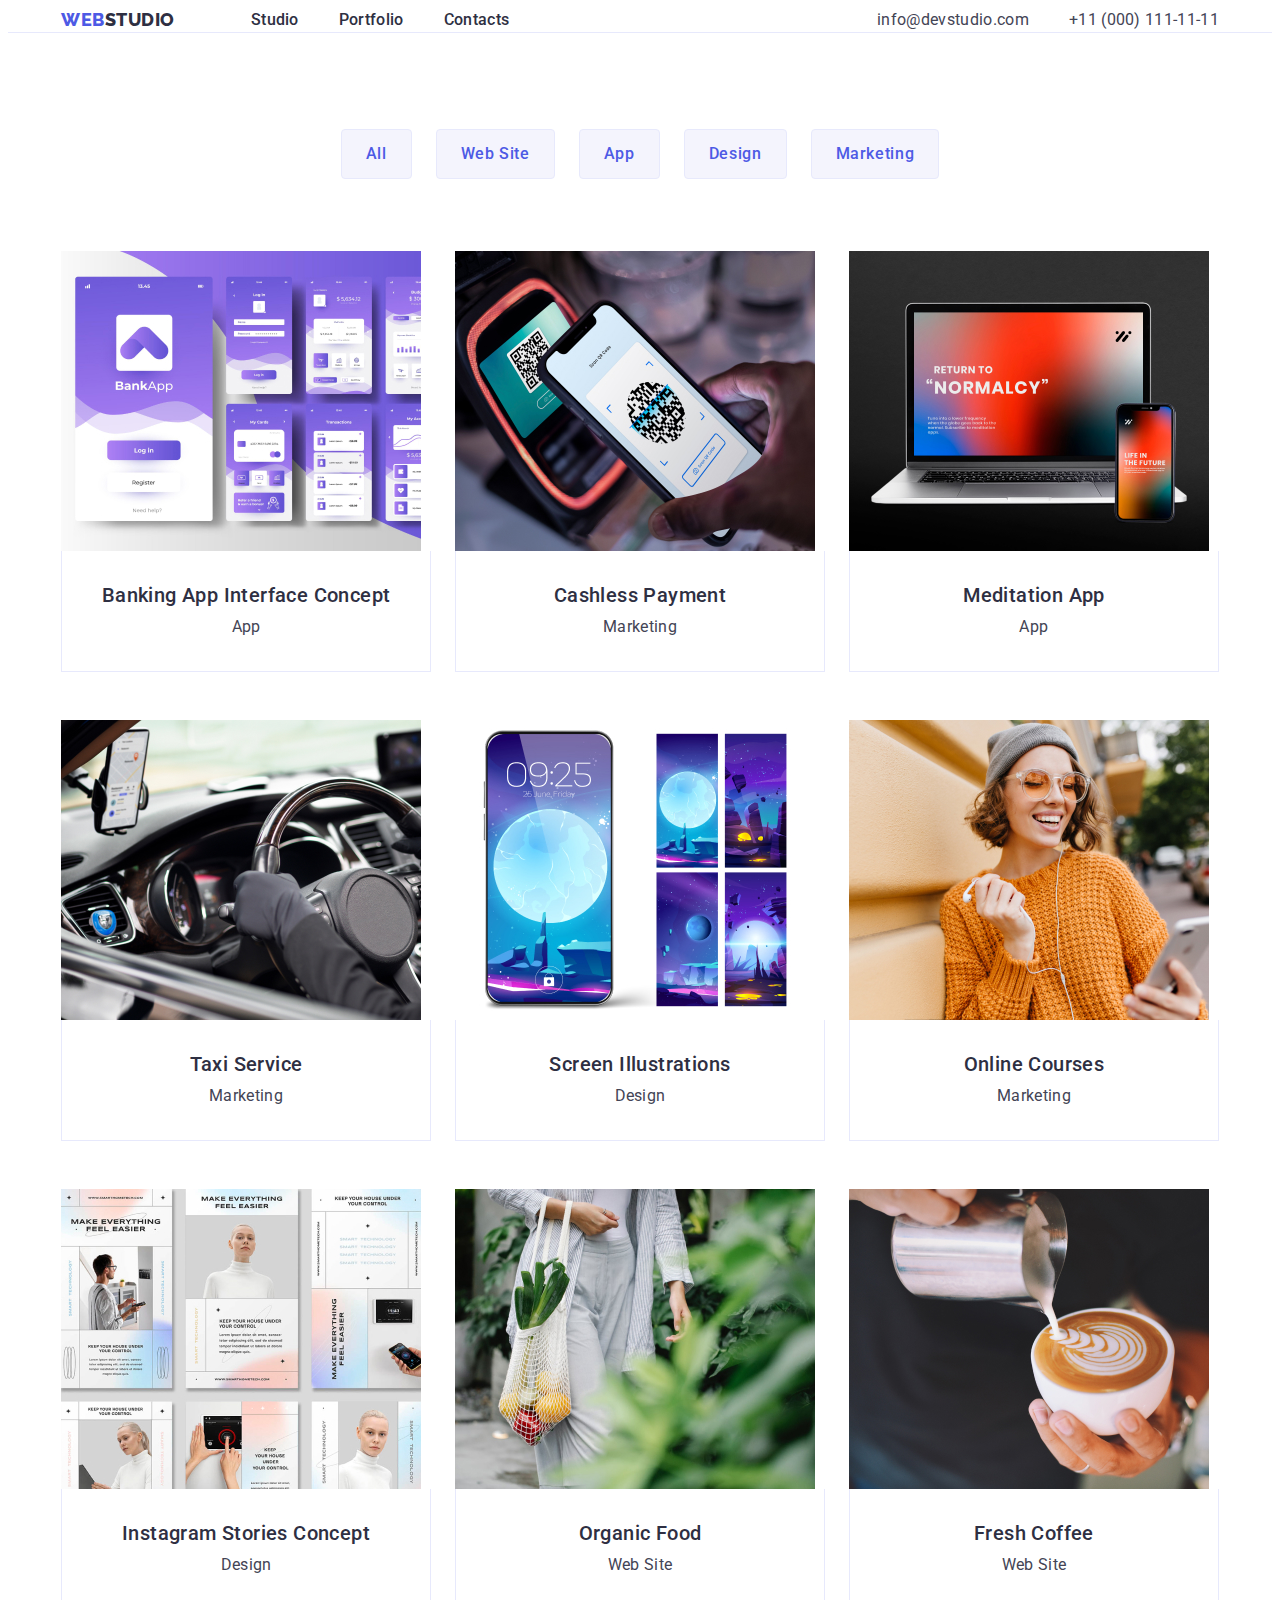
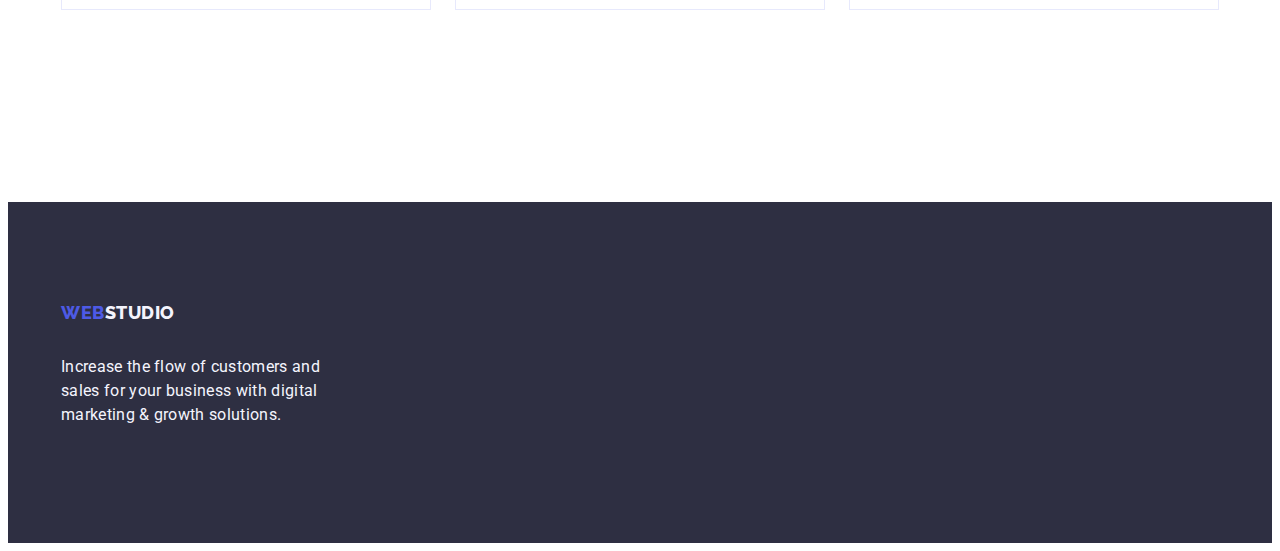
==== portfolio.html @ 42de1be1 "Initial commit" ====
<!DOCTYPE html>
<html lang="en">
  <head>
    <meta charset="UTF-8" />
    <meta http-equiv="X-UA-Compatible" content="IE=edge" />
    <meta name="viewport" content="width=device-width, initial-scale=1.0" />
    <title>WebStudio</title>
    <link
      rel="stylesheet"
      href="https://cdnjs.cloudflare.com/ajax/libs/modern-normalize/2.0.0/modern-normalize.min.css"
      integrity="sha512-4xo8blKMVCiXpTaLzQSLSw3KFOVPWhm/TRtuPVc4WG6kUgjH6J03IBuG7JZPkcWMxJ5huwaBpOpnwYElP/m6wg=="
      crossorigin="anonymous"
      referrerpolicy="no-referrer"
    />
    <link href="./css/styles.css" rel="stylesheet" />
    <link rel="preconnect" href="https://fonts.googleapis.com" />
    <link rel="preconnect" href="https://fonts.gstatic.com" crossorigin />
    <link
      href="https://fonts.googleapis.com/css2?family=Raleway:wght@800&family=Roboto:wght@400;500;700;900&display=swap"
      rel="stylesheet"
    />
  </head>

  <body>
    <header class="header">
      <!-- Main navigation-->
      <div class="main-nav container">
        <nav class="page-nav">
          <a href="./index.html" class="logo link">
            Web<span class="nav-logo">Studio</span></a
          >
          <ul class="list">
            <li class="nav-item">
              <a href="./index.html" class="nav link">Studio</a>
            </li>
            <li class="nav-item">
              <a href="./portfolio.html" class="nav link">Portfolio</a>
            </li>
            <li class="nav-item"><a href="" class="nav link">Contacts</a></li>
          </ul>
        </nav>
        <!-- Contacts-->
        <address class="address">
          <ul class="list">
            <li class="address-link">
              <a class="contacts link" href="mailto:info@devstudio.com"
                >info@devstudio.com</a
              >
            </li>
            <li>
              <a class="contacts link" href="tel:+110001111111"
                >+11 (000) 111-11-11</a
              >
            </li>
          </ul>
        </address>
      </div>
    </header>
    <main>
      <!-- Main content-->
      <section class="portfolio-content">
        <div class="container">
          <h1 class="page-title visually-hidden">Company Portfolio</h1>
          <!--Page Filter-->

          <ul class="filter list">
            <li class="filter-item">
              <button type="button" class="filter-button">All</button>
            </li>
            <li class="filter-item">
              <button type="button" class="filter-button">Web Site</button>
            </li>
            <li class="filter-item">
              <button type="button" class="filter-button">App</button>
            </li>
            <li class="filter-item">
              <button type="button" class="filter-button">Design</button>
            </li>
            <li class="filter-item">
              <button type="button" class="filter-button">Marketing</button>
            </li>
          </ul>

          <!--Company Services-->

          <ul class="services-list list">
            <li class="services-link">
              <a href="" class="image-filter link"
                ><img
                  src="./images/banking-app-interface.jpg"
                  alt="banking-app-interface"
                  width="360"
                />
                <div class="services-category">
                  <h2 class="subtitle">Banking App Interface Concept</h2>
                  <p class="body-text">App</p>
                </div>
              </a>
            </li>
            <li class="services-link">
              <a href="" class="image-filter link"
                ><img
                  src="./images/cashless-payment-with-smartphon.jpg"
                  alt="cashless-payment-with-smartphon"
                  width="360"
                />
                <div class="services-category">
                  <h2 class="subtitle">Cashless Payment</h2>
                  <p class="body-text">Marketing</p>
                </div>
              </a>
            </li>
            <li class="services-link">
              <a href="" class="image-filter link"
                ><img
                  src="./images/laptop-and-smartphone.jpg"
                  alt="laptop-and-smartphone"
                  width="360"
                />
                <div class="services-category">
                  <h2 class="subtitle">Meditation App</h2>
                  <p class="body-text">App</p>
                </div>
              </a>
            </li>
            <li class="services-link">
              <a href="" class="image-filter link"
                ><img
                  src="./images/close-view-chauffeur-hands-driving.jpg"
                  alt="close-view-chauffeur-hands-driving"
                  width="360"
                />
                <div class="services-category">
                  <h2 class="subtitle">Taxi Service</h2>
                  <p class="body-text">Marketing</p>
                </div>
              </a>
            </li>
            <li class="services-link">
              <a href="" class="image-filter link"
                ><img
                  src="./images/screen-illustrations.jpg"
                  alt="screen-illustrations"
                  width="360"
                />
                <div class="services-category">
                  <h2 class="subtitle">Screen Illustrations</h2>
                  <p class="body-text">Design</p>
                </div>
              </a>
            </li>
            <li class="services-link">
              <a href="" class="image-filter link"
                ><img
                  src="./images/smiling-girl-looking-at-smartphone-screen.jpg"
                  alt="smiling-girl-looking-at-smartphone-screen"
                  width="360"
                />
                <div class="services-category">
                  <h2 class="subtitle">Online Courses</h2>
                  <p class="body-text">Marketing</p>
                </div>
              </a>
            </li>
            <li class="services-link">
              <a href="" class="image-filter link"
                ><img
                  src="./images/instagram-stories-concept.jpg"
                  alt="instagram-stories-concept"
                  width="360"
                />
                <div class="services-category">
                  <h2 class="subtitle">Instagram Stories Concept</h2>
                  <p class="body-text">Design</p>
                </div>
              </a>
            </li>
            <li class="services-link">
              <a href="" class="image-filter link"
                ><img
                  src="./images/organic-food-in-a-bag-in-hand.jpg"
                  alt="organic-food-in-a-bag-in-hand"
                  width="360"
                />
                <div class="services-category">
                  <h2 class="subtitle">Organic Food</h2>
                  <p class="body-text">Web Site</p>
                </div>
              </a>
            </li>
            <li class="services-link">
              <a href="" class="link"
                ><img
                  src="./images/fresh-coffee-in-cup.jpg"
                  alt="fresh-coffee-in-cup"
                  width="360"
                />
                <div class="services-category">
                  <h2 class="subtitle">Fresh Coffee</h2>
                  <p class="body-text">Web Site</p>
                </div>
              </a>
            </li>
          </ul>
        </div>
      </section>
    </main>

    <!-- Footer-->

    <footer class="footer">
      <div class="container">
        <a class="logo link" href="./index.html">
          Web<span class="name-logo-footer">Studio</span></a
        >
        <p class="text-footer">
          Increase the flow of customers and sales for your business with
          digital marketing & growth solutions.
        </p>
      </div>
    </footer>
  </body>
</html>
---- css/styles.css ----
:root {
  --brand-color: #2e2f42;
  --bgc-color: #ffffff;
  --accent-color: #4d5ae5;
  --text-color: #434455;
}
/*Body*/
body {
  font-family: "Roboto", sans-serif;
  font-style: normal;
  font-weight: 400;
  font-size: 16px;
  line-height: 1.5;
  letter-spacing: 0.02em;
  color: var(--text-color);
  background: var(--bgc-color);
}
.list {
  list-style-type: none;
  letter-spacing: 0.02em;
  color: var(--brand-color);
  padding: 0;
  margin: 0;
}
img {
  display: block;
}
.container {
  width: 1158px;
  margin: 0 auto;
  padding-left: 15px;
  padding-right: 15px;
}
/*Navigation*/
.logo {
  font-family: "Raleway", sans-serif;
  font-style: normal;
  font-weight: 800;
  font-size: 18px;
  line-height: 1.17;
  letter-spacing: 0.03em;
  text-transform: uppercase;
  color: var(--accent-color);
  margin-right: 76px;
}
.nav-logo {
  color: var(--brand-color);
}
.link {
  text-decoration: none;
}
.nav.link {
  font-weight: 500;
  color: var(--brand-color);
}
.nav.link:hover {
  color: #404bbf;
}
.nav.link:focus {
  color: #404bbf;
}
.address {
  font-style: normal;
}
.address .list {
  display: flex;
}
.address-link {
  margin-right: 40px;
}
.address-link:last-child {
  margin-right: 0;
}
.address {
  margin-left: auto;
}
.contacts {
  color: var(--text-color);
}
.contacts:hover {
  color: #404bbf;
}
.contacts:focus {
  color: #404bbf;
}
.page-nav {
  display: flex;
  align-items: center;
}
.main-nav {
  display: flex;
  align-items: center;
}
.page-nav > ul {
  display: flex;
}
.nav-item {
  margin-right: 40px;
}
.nav-item .link {
  padding: 24px 0;
}

.nav-item:last-child {
  margin-right: 0;
}
/*Header Studio*/

.page-header {
  background-color: var(--brand-color);
  padding-top: 188px;
  padding-bottom: 188px;
}
.page-title {
  max-width: 496px;
  font-size: 56px;
  font-weight: 700;
  line-height: 60px;
  line-height: 1.07;
  text-align: center;
  letter-spacing: 0.02em;
  color: var(--bgc-color);
  margin-left: auto;
  margin-right: auto;
}
.order-button {
  display: block;
  min-width: 169px;
  height: 56px;
  border: none;
  border-radius: 4px;
  font-family: "Roboto", sans-serif;
  font-weight: 500;
  letter-spacing: 0.04em;
  font-size: 16px;
  line-height: 1.5;
  letter-spacing: 0.04em;
  color: var(--bgc-color);
  background-color: var(--accent-color);
  cursor: pointer;
  margin-left: auto;
  margin-right: auto;
}
.order-button:hover {
  background-color: #404bbf;
}
.order-button:focus {
  background-color: #404bbf;
}
.header {
  border-bottom: 1px solid #e7e9fc;
}

/*Body text*/
.title {
  font-weight: 700;
  font-size: 36px;
  line-height: 1.11;
  letter-spacing: 0.02em;
  text-align: center;
  text-transform: capitalize;
  color: var(--brand-color);
}
.subtitle {
  font-weight: 500;
  font-size: 20px;
  line-height: 1.2;
  letter-spacing: 0.02em;
  color: var(--brand-color);
}
.body-text {
  font-size: 16px;
  line-height: 1.5;
  letter-spacing: 0.02em;
  color: var(--text-color);
}
.company-focus {
  padding-top: 120px;
  padding-bottom: 120px;
}

.visually-hidden {
  position: absolute;
  width: 1px;
  height: 1px;
  margin: -1px;
  border: 0;
  padding: 0;
  white-space: nowrap;
  clip-path: inset(100%);
  clip: rect(0 0 0 0);
  overflow: hidden;
}
.company-focus ul {
  display: flex;
}
.company-focus-item:last-child {
  margin-right: 0;
}
.company-focus-item {
  margin-right: 24px;
  width: calc((100% - 72px) / 4);
}
.company-focus .subtitle {
  margin-bottom: 8px;
}
.focus-image {
  padding-bottom: 120px;
}
.focus-image .title {
  margin-bottom: 72px;
}
.focus-image ul {
  display: flex;
}
.focus-image-item {
  margin-right: 24px;
  width: calc((100% - 48px) / 3);
}
.focus-image-item:last-child {
  margin-right: 0;
}
/*Company Team*/
.company-team {
  background-color: #f4f4fd;
  padding-top: 120px;
  padding-bottom: 120px;
}
.company-team .title {
  margin-bottom: 72px;
  margin-top: 0;
}
.company-team ul {
  display: flex;
}

.team-list:last-child {
  margin-right: 0;
}
.team-list {
  background-color: var(--bgc-color);
  margin-right: 24px;
  width: calc((100% - 72px) / 4);
  border-radius: 0px 0px 4px 4px;
}

.card-team {
  padding: 32px 16px 32px;
}
.card-team .body-text {
  display: block;
  margin-top: 0;
  margin-bottom: 0;
}
.card-team .subtitle {
  text-align: center;
  margin-bottom: 8px;
  margin-top: 0;
}
.team-list .body-text {
  text-align: center;
}

/*Footer*/
.footer {
  background-color: var(--brand-color);
  padding-top: 100px;
  padding-bottom: 100px;
}
.text-footer {
  color: #f4f4fd;
  max-width: 264px;
}
.name-logo-footer {
  color: #f4f4fd;
}
.footer .logo {
  display: inline-block;
  margin-bottom: 16px;
}
/*Header Portfolio*/
.filter-button {
  font-family: "Roboto", sans-serif;
  font-weight: 500;
  font-size: 16px;
  line-height: 1.5;
  letter-spacing: 0.04em;
  color: var(--accent-color);
  background-color: #f4f4fd;
  cursor: pointer;
  padding: 12px 24px;
  padding: 12px 24px;
  border: 1px solid #e7e9fc;
  border-radius: 4px;
}
.portfolio-content {
  padding-top: 96px;
  padding-bottom: 120px;
}
.filter {
  display: flex;
  margin-bottom: 72px;
  justify-content: center;
}
.filter-item {
  margin-right: 24px;
}
.filter-item:last-child {
  margin-right: 0;
}

.filter-button:hover {
  background-color: #404bbf;
  color: var(--bgc-color);
  border: 1px solid transparent;
}
.filter-button:focus {
  background-color: #404bbf;
  color: var(--bgc-color);
  border: 1px solid transparent;
}
.services-list {
  display: flex;
  justify-content: center;
  margin-bottom: 72px;
  flex-wrap: wrap;
  column-gap: 24px;
  row-gap: 48px;
}
.services-link {
  width: calc((100% - 48px) / 3);
}
.services-link:nth-child(3n) {
  margin-right: 0;
  margin-bottom: 0;
}
.services-category {
  padding: 32px 16px;
  border: 1px solid #e7e9fc;
  border-top: none;
}
.services-category .subtitle {
  margin-bottom: 8px;
  margin-top: 0;
  text-align: center;
}
.services-category .body-text {
  text-align: center;
  margin-top: 0;
  margin-bottom: 0;
}
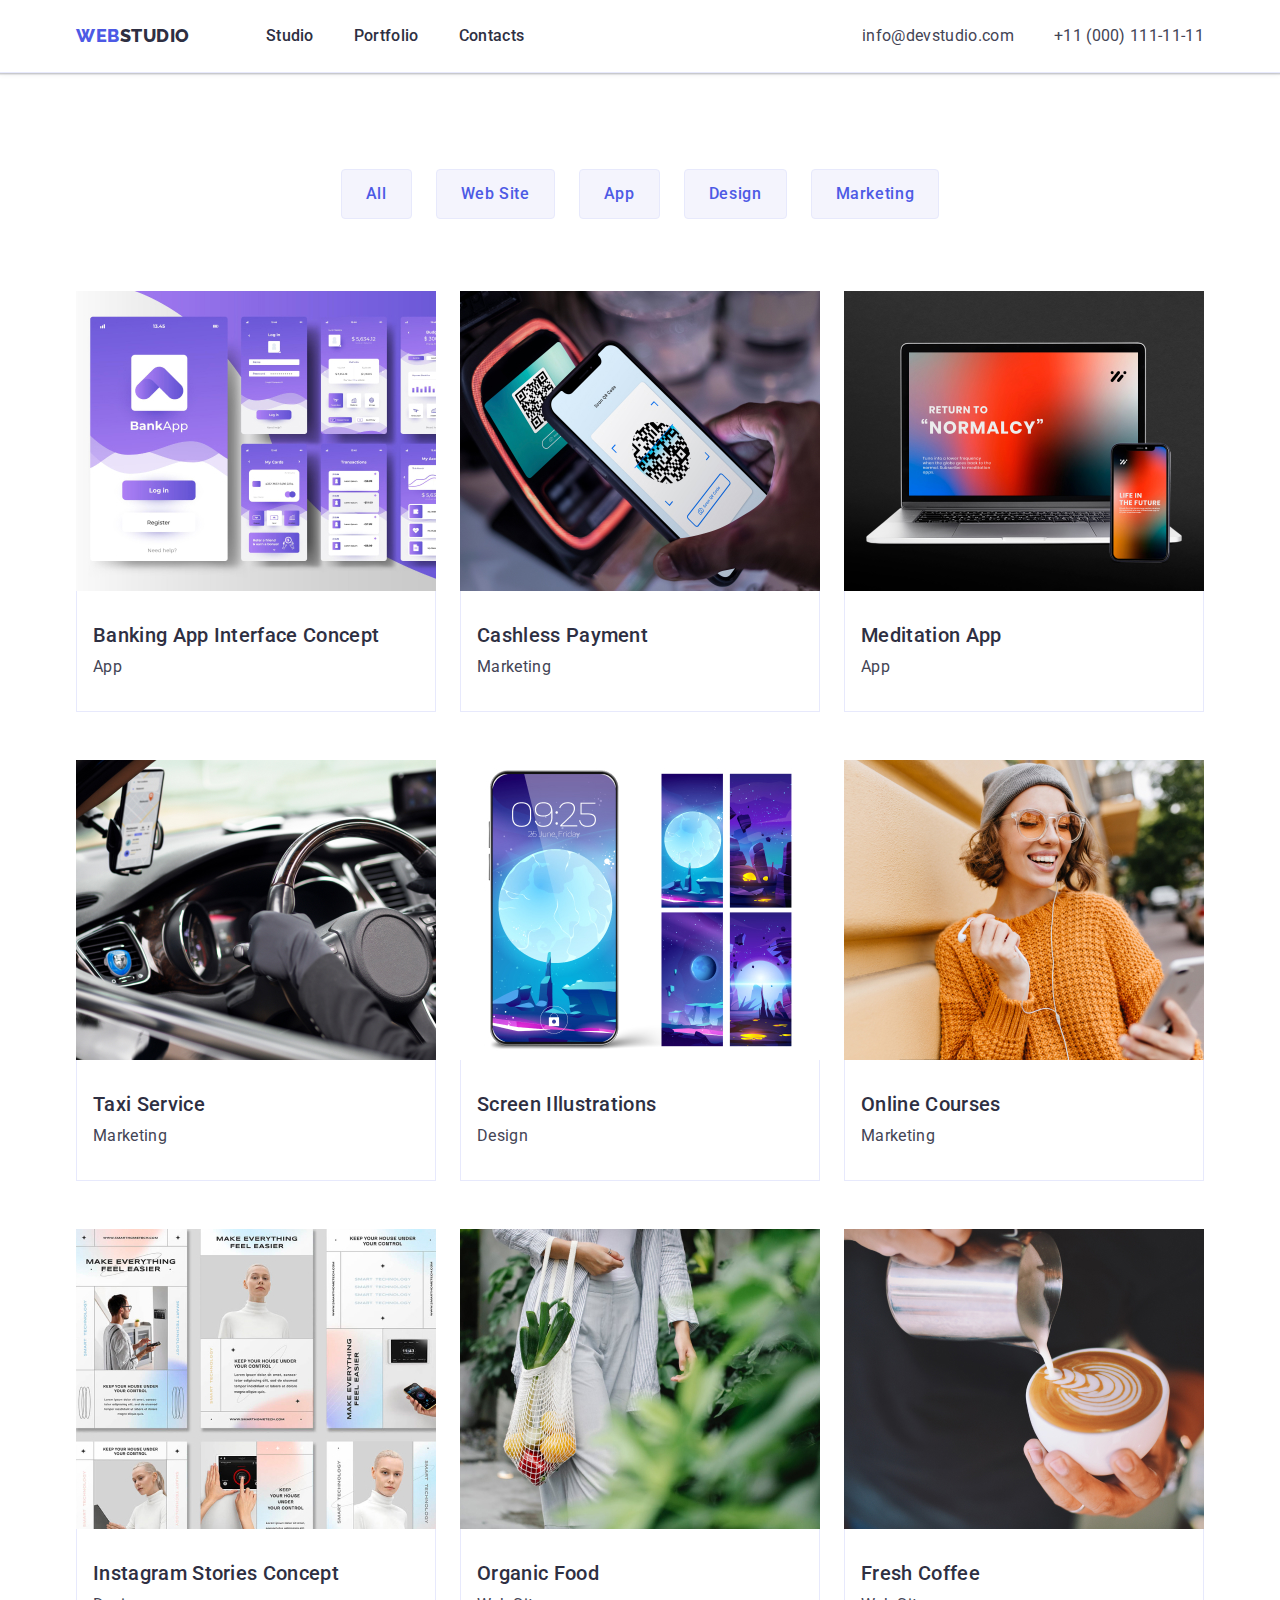
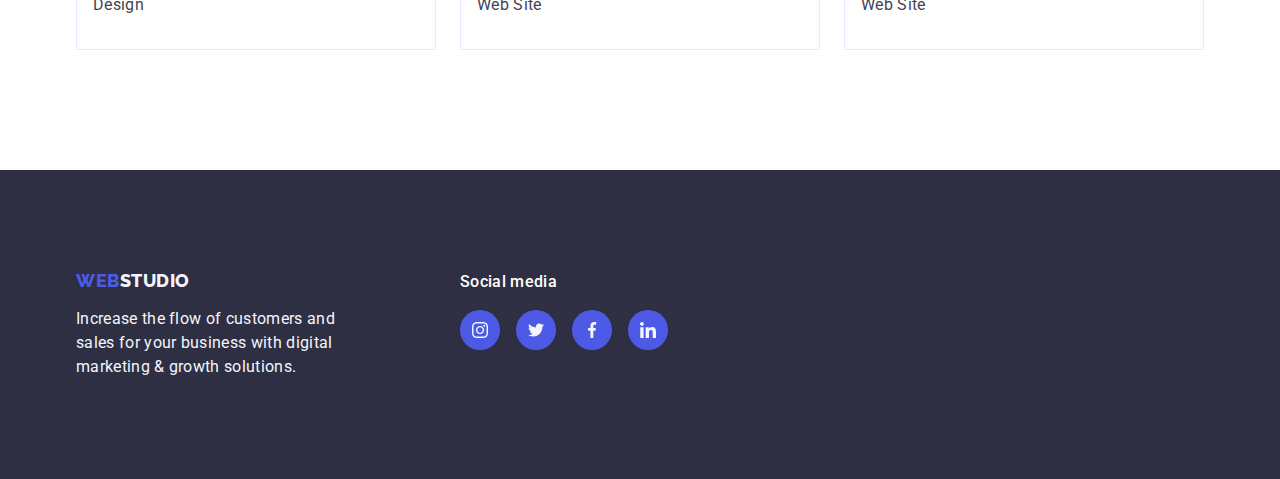
==== commit 7f19e8fc: "social-icons" ====
--- a/portfolio.html
+++ b/portfolio.html
@@ -7,8 +7,7 @@
     <title>WebStudio</title>
     <link
       rel="stylesheet"
-      href="https://cdnjs.cloudflare.com/ajax/libs/modern-normalize/2.0.0/modern-normalize.min.css"
-      integrity="sha512-4xo8blKMVCiXpTaLzQSLSw3KFOVPWhm/TRtuPVc4WG6kUgjH6J03IBuG7JZPkcWMxJ5huwaBpOpnwYElP/m6wg=="
+      href="./css/modern-normalize.min.css"
       crossorigin="anonymous"
       referrerpolicy="no-referrer"
     />
@@ -22,33 +21,40 @@
   </head>
 
   <body>
-    <header class="header">
-      <!-- Main navigation-->
-      <div class="main-nav container">
-        <nav class="page-nav">
-          <a href="./index.html" class="logo link">
-            Web<span class="nav-logo">Studio</span></a
+    <!-- HEADER -->
+
+    <header class="navigation">
+      <div class="container nav">
+        <nav class="main-nav">
+          <!-- Logo -->
+
+          <a class="logo" href="./index.html"
+            >WEB<span class="nav-logo">STUDIO</span></a
           >
-          <ul class="list">
+          <!-- Navigation -->
+
+          <ul class="nav-list">
             <li class="nav-item">
-              <a href="./index.html" class="nav link">Studio</a>
+              <a class="nav-link" href="./index.html">Studio</a>
             </li>
             <li class="nav-item">
-              <a href="./portfolio.html" class="nav link">Portfolio</a>
-            </li>
-            <li class="nav-item"><a href="" class="nav link">Contacts</a></li>
+              <a class="nav-link" href="./portfolio.html">Portfolio</a>
+            </li>
+            <li class="nav-item"><a class="nav-link" href="">Contacts</a></li>
           </ul>
         </nav>
-        <!-- Contacts-->
-        <address class="address">
-          <ul class="list">
-            <li class="address-link">
-              <a class="contacts link" href="mailto:info@devstudio.com"
+
+        <!-- Address -->
+
+        <address class="nav-address">
+          <ul class="address-list">
+            <li class="address-item">
+              <a class="address-link" href="mailto:info@devstudio.com"
                 >info@devstudio.com</a
               >
             </li>
-            <li>
-              <a class="contacts link" href="tel:+110001111111"
+            <li class="address-item">
+              <a class="address-link" href="tel:+110001111111"
                 >+11 (000) 111-11-11</a
               >
             </li>
@@ -56,14 +62,17 @@
         </address>
       </div>
     </header>
+
     <main>
       <!-- Main content-->
+
       <section class="portfolio-content">
         <div class="container">
-          <h1 class="page-title visually-hidden">Company Portfolio</h1>
+          <h1 class="portfolio-title visually-hidden">Company Portfolio</h1>
+
           <!--Page Filter-->
 
-          <ul class="filter list">
+          <ul class="filter-list">
             <li class="filter-item">
               <button type="button" class="filter-button">All</button>
             </li>
@@ -83,121 +92,123 @@
 
           <!--Company Services-->
 
-          <ul class="services-list list">
+          <ul class="services-list">
+            <li class="services-link">
+              <a href="" class="image-filter"
+                ><img
+                  src="./images/banking-app-interface.jpg"
+                  alt="banking app interface"
+                  width="360"
+                />
+                <div class="services-category">
+                  <h2 class="services-subtitle">
+                    Banking App Interface Concept
+                  </h2>
+                  <p class="services-text">App</p>
+                </div>
+              </a>
+            </li>
             <li class="services-link">
               <a href="" class="image-filter link"
                 ><img
-                  src="./images/banking-app-interface.jpg"
-                  alt="banking-app-interface"
-                  width="360"
-                />
-                <div class="services-category">
-                  <h2 class="subtitle">Banking App Interface Concept</h2>
-                  <p class="body-text">App</p>
-                </div>
-              </a>
-            </li>
-            <li class="services-link">
-              <a href="" class="image-filter link"
-                ><img
                   src="./images/cashless-payment-with-smartphon.jpg"
-                  alt="cashless-payment-with-smartphon"
-                  width="360"
-                />
-                <div class="services-category">
-                  <h2 class="subtitle">Cashless Payment</h2>
-                  <p class="body-text">Marketing</p>
-                </div>
-              </a>
-            </li>
-            <li class="services-link">
-              <a href="" class="image-filter link"
+                  alt="cashless payment with smartphon"
+                  width="360"
+                />
+                <div class="services-category">
+                  <h2 class="services-subtitle">Cashless Payment</h2>
+                  <p class="services-text">Marketing</p>
+                </div>
+              </a>
+            </li>
+            <li class="services-link">
+              <a href="" class="image-filter"
                 ><img
                   src="./images/laptop-and-smartphone.jpg"
-                  alt="laptop-and-smartphone"
-                  width="360"
-                />
-                <div class="services-category">
-                  <h2 class="subtitle">Meditation App</h2>
-                  <p class="body-text">App</p>
-                </div>
-              </a>
-            </li>
-            <li class="services-link">
-              <a href="" class="image-filter link"
+                  alt="laptop and smartphone"
+                  width="360"
+                />
+                <div class="services-category">
+                  <h2 class="services-subtitle">Meditation App</h2>
+                  <p class="services-text">App</p>
+                </div>
+              </a>
+            </li>
+            <li class="services-link">
+              <a href="" class="image-filter"
                 ><img
                   src="./images/close-view-chauffeur-hands-driving.jpg"
-                  alt="close-view-chauffeur-hands-driving"
-                  width="360"
-                />
-                <div class="services-category">
-                  <h2 class="subtitle">Taxi Service</h2>
-                  <p class="body-text">Marketing</p>
-                </div>
-              </a>
-            </li>
-            <li class="services-link">
-              <a href="" class="image-filter link"
+                  alt="close view chauffeur hands driving"
+                  width="360"
+                />
+                <div class="services-category">
+                  <h2 class="services-subtitle">Taxi Service</h2>
+                  <p class="services-text">Marketing</p>
+                </div>
+              </a>
+            </li>
+            <li class="services-link">
+              <a href="" class="image-filter"
                 ><img
                   src="./images/screen-illustrations.jpg"
-                  alt="screen-illustrations"
-                  width="360"
-                />
-                <div class="services-category">
-                  <h2 class="subtitle">Screen Illustrations</h2>
-                  <p class="body-text">Design</p>
-                </div>
-              </a>
-            </li>
-            <li class="services-link">
-              <a href="" class="image-filter link"
+                  alt="screen illustrations"
+                  width="360"
+                />
+                <div class="services-category">
+                  <h2 class="services-subtitle">Screen Illustrations</h2>
+                  <p class="services-text">Design</p>
+                </div>
+              </a>
+            </li>
+            <li class="services-link">
+              <a href="" class="image-filter"
                 ><img
                   src="./images/smiling-girl-looking-at-smartphone-screen.jpg"
-                  alt="smiling-girl-looking-at-smartphone-screen"
-                  width="360"
-                />
-                <div class="services-category">
-                  <h2 class="subtitle">Online Courses</h2>
-                  <p class="body-text">Marketing</p>
-                </div>
-              </a>
-            </li>
-            <li class="services-link">
-              <a href="" class="image-filter link"
+                  alt="smiling girl looking at smartphone screen"
+                  width="360"
+                />
+                <div class="services-category">
+                  <h2 class="services-subtitle">Online Courses</h2>
+                  <p class="services-text">Marketing</p>
+                </div>
+              </a>
+            </li>
+            <li class="services-link">
+              <a href="" class="image-filter"
                 ><img
                   src="./images/instagram-stories-concept.jpg"
-                  alt="instagram-stories-concept"
-                  width="360"
-                />
-                <div class="services-category">
-                  <h2 class="subtitle">Instagram Stories Concept</h2>
-                  <p class="body-text">Design</p>
-                </div>
-              </a>
-            </li>
-            <li class="services-link">
-              <a href="" class="image-filter link"
+                  alt="instagram stories concept"
+                  width="360"
+                />
+                <div class="services-category">
+                  <h2 class="services-subtitle">Instagram Stories Concept</h2>
+                  <p class="services-text">Design</p>
+                </div>
+              </a>
+            </li>
+            <li class="services-link">
+              <a href="" class="image-filter"
                 ><img
                   src="./images/organic-food-in-a-bag-in-hand.jpg"
-                  alt="organic-food-in-a-bag-in-hand"
-                  width="360"
-                />
-                <div class="services-category">
-                  <h2 class="subtitle">Organic Food</h2>
-                  <p class="body-text">Web Site</p>
-                </div>
-              </a>
-            </li>
-            <li class="services-link">
-              <a href="" class="link"
+                  alt="organic food in a bag in hand"
+                  width="360"
+                />
+                <div class="services-category">
+                  <h2 class="services-subtitle">Organic Food</h2>
+                  <p class="services-text">Web Site</p>
+                </div>
+              </a>
+            </li>
+            <li class="services-link">
+              <a href="" class="image-filter"
                 ><img
                   src="./images/fresh-coffee-in-cup.jpg"
-                  alt="fresh-coffee-in-cup"
-                  width="360"
-                />
-                <div class="services-category">
-                  <h2 class="subtitle">Fresh Coffee</h2>
-                  <p class="body-text">Web Site</p>
+                  alt="fresh coffee in cup"
+                  width="360"
+                />
+                <div class="services-category">
+                  <h2 class="services-subtitle">Fresh Coffee</h2>
+                  <p class="services-text">Web Site</p>
                 </div>
               </a>
             </li>
@@ -209,14 +220,50 @@
     <!-- Footer-->
 
     <footer class="footer">
-      <div class="container">
-        <a class="logo link" href="./index.html">
-          Web<span class="name-logo-footer">Studio</span></a
-        >
-        <p class="text-footer">
-          Increase the flow of customers and sales for your business with
-          digital marketing & growth solutions.
-        </p>
+      <div class="container footer-info">
+        <div class="footer-wrapper">
+          <a class="logo" href="./index.html">
+            Web<span class="footer-logo">Studio</span></a
+          >
+          <p class="footer-text">
+            Increase the flow of customers and sales for your business with
+            digital marketing & growth solutions.
+          </p>
+        </div>
+
+        <div class="footer-social">
+          <p class="company-social">Social media</p>
+          <ul class="company-social-list">
+            <li class="company-social-item">
+              <a class="company-social-link" href=""
+                ><svg class="company-social-icon" width="16" height="16">
+                  <use href="./images/icons.svg#icon--2"></use>
+                </svg>
+              </a>
+            </li>
+            <li class="company-social-item">
+              <a class="company-social-link" href=""
+                ><svg class="company-social-icon" width="16" height="16">
+                  <use href="./images/icons.svg#icon-twitter-1"></use>
+                </svg>
+              </a>
+            </li>
+            <li class="company-social-item">
+              <a class="company-social-link" href=""
+                ><svg class="company-social-icon" width="16" height="16">
+                  <use href="./images/icons.svg#icon-facebook-1"></use>
+                </svg>
+              </a>
+            </li>
+            <li class="company-social-item">
+              <a class="company-social-link" href=""
+                ><svg class="company-social-icon" width="16" height="16">
+                  <use href="./images/icons.svg#icon-linkedin-1"></use>
+                </svg>
+              </a>
+            </li>
+          </ul>
+        </div>
       </div>
     </footer>
   </body>
--- a/css/styles.css
+++ b/css/styles.css
@@ -1,184 +1,194 @@
+/* COMMON STYLES */
+
 :root {
-  --brand-color: #2e2f42;
-  --bgc-color: #ffffff;
-  --accent-color: #4d5ae5;
-  --text-color: #434455;
-}
-/*Body*/
+  --primary-brand: #4d5ae5;
+  --dark: #2e2f42;
+  --pressed-state: #404bbf;
+  --success: #31d0aa;
+  --text: #434455;
+  --white-bcg: #ffffff;
+}
+
+.container {
+  width: 1158px;
+  padding-left: 15px;
+  padding-right: 15px;
+  margin: 0 auto;
+}
+
+li {
+  list-style-type: none;
+}
+a {
+  text-decoration: none;
+}
+
 body {
-  font-family: "Roboto", sans-serif;
+  font-family: "Roboto";
   font-style: normal;
   font-weight: 400;
   font-size: 16px;
   line-height: 1.5;
   letter-spacing: 0.02em;
-  color: var(--text-color);
-  background: var(--bgc-color);
-}
-.list {
-  list-style-type: none;
-  letter-spacing: 0.02em;
-  color: var(--brand-color);
-  padding: 0;
-  margin: 0;
+  color: var(--text);
 }
 img {
   display: block;
 }
-.container {
-  width: 1158px;
-  margin: 0 auto;
-  padding-left: 15px;
-  padding-right: 15px;
-}
-/*Navigation*/
+
+/* HEADER */
+
+/* NAV-LOGO */
+
 .logo {
-  font-family: "Raleway", sans-serif;
+  font-family: "Raleway";
   font-style: normal;
   font-weight: 800;
   font-size: 18px;
   line-height: 1.17;
   letter-spacing: 0.03em;
   text-transform: uppercase;
-  color: var(--accent-color);
+  color: var(--primary-brand);
   margin-right: 76px;
-}
+  cursor: pointer;
+}
+
 .nav-logo {
-  color: var(--brand-color);
-}
-.link {
-  text-decoration: none;
-}
-.nav.link {
-  font-weight: 500;
-  color: var(--brand-color);
-}
-.nav.link:hover {
-  color: #404bbf;
-}
-.nav.link:focus {
-  color: #404bbf;
-}
-.address {
-  font-style: normal;
-}
-.address .list {
-  display: flex;
-}
-.address-link {
-  margin-right: 40px;
-}
-.address-link:last-child {
-  margin-right: 0;
-}
-.address {
-  margin-left: auto;
-}
-.contacts {
-  color: var(--text-color);
-}
-.contacts:hover {
-  color: #404bbf;
-}
-.contacts:focus {
-  color: #404bbf;
-}
-.page-nav {
-  display: flex;
-  align-items: center;
-}
+  color: var(--dark);
+}
+
+/* NAVIGATION */
+
+.navigation {
+  display: flex;
+  padding-top: 24px;
+  padding-bottom: 24px;
+  align-items: center;
+  border-bottom: 1px solid #e7e9fc;
+  box-shadow: 0px 2px 1px rgba(46, 47, 66, 0.08),
+    0px 1px 1px rgba(46, 47, 66, 0.16), 0px 1px 6px rgba(46, 47, 66, 0.08);
+}
+.nav {
+  display: flex;
+  align-items: center;
+}
+
 .main-nav {
   display: flex;
   align-items: center;
 }
-.page-nav > ul {
-  display: flex;
-}
+.nav-list {
+  display: flex;
+}
+
 .nav-item {
   margin-right: 40px;
 }
-.nav-item .link {
+.nav-item:last-child {
+  margin-right: 0;
+}
+.nav-link {
+  font-weight: 500;
+  color: var(--dark);
+  cursor: pointer;
   padding: 24px 0;
 }
-
-.nav-item:last-child {
-  margin-right: 0;
-}
-/*Header Studio*/
-
-.page-header {
-  background-color: var(--brand-color);
+.nav-link:focus {
+  color: var(--pressed-state);
+}
+.nav-link:hover {
+  color: var(--pressed-state);
+}
+.nav-link:active {
+  color: var(--pressed-state);
+}
+/* ADDRESS */
+
+.address-list {
+  display: flex;
+}
+.nav-address {
+  margin-left: auto;
+}
+.address-item {
+  margin-right: 40px;
+}
+.address-item:last-child {
+  margin-right: 0;
+}
+.address-link {
+  color: #434455;
+  cursor: pointer;
+  font-style: normal;
+}
+.address-link:focus {
+  color: var(--pressed-state);
+}
+.address-link:hover {
+  color: var(--pressed-state);
+}
+
+/* HERO */
+
+.hero {
+  background: var(--dark);
   padding-top: 188px;
   padding-bottom: 188px;
-}
-.page-title {
+  background-image: linear-gradient(
+      rgba(46, 47, 66, 0.7),
+      rgba(46, 47, 66, 0.7)
+    ),
+    url(../images/img-name.jpg);
+  background-repeat: no-repeat;
+  max-width: 1440px;
+  background-size: cover;
+  background-position: center;
+}
+.hero-title {
+  display: block;
   max-width: 496px;
+  margin-left: auto;
+  margin-right: auto;
+  margin-bottom: 48px;
+  font-family: "Roboto";
+  font-style: normal;
+  font-weight: 700;
   font-size: 56px;
-  font-weight: 700;
   line-height: 60px;
-  line-height: 1.07;
   text-align: center;
   letter-spacing: 0.02em;
-  color: var(--bgc-color);
+  color: var(--white-bcg);
+}
+
+.hero-button {
+  display: block;
   margin-left: auto;
   margin-right: auto;
-}
-.order-button {
-  display: block;
+  padding: 16px 32px;
+  color: var(--white-bcg);
+  background-color: var(--primary-brand);
+  box-shadow: 0px 4px 4px rgba(0, 0, 0, 0.15);
+  border-radius: 4px;
   min-width: 169px;
   height: 56px;
   border: none;
-  border-radius: 4px;
-  font-family: "Roboto", sans-serif;
-  font-weight: 500;
-  letter-spacing: 0.04em;
-  font-size: 16px;
-  line-height: 1.5;
-  letter-spacing: 0.04em;
-  color: var(--bgc-color);
-  background-color: var(--accent-color);
   cursor: pointer;
-  margin-left: auto;
-  margin-right: auto;
-}
-.order-button:hover {
-  background-color: #404bbf;
-}
-.order-button:focus {
-  background-color: #404bbf;
-}
-.header {
-  border-bottom: 1px solid #e7e9fc;
-}
-
-/*Body text*/
-.title {
-  font-weight: 700;
-  font-size: 36px;
-  line-height: 1.11;
-  letter-spacing: 0.02em;
-  text-align: center;
-  text-transform: capitalize;
-  color: var(--brand-color);
-}
-.subtitle {
-  font-weight: 500;
-  font-size: 20px;
-  line-height: 1.2;
-  letter-spacing: 0.02em;
-  color: var(--brand-color);
-}
-.body-text {
-  font-size: 16px;
-  line-height: 1.5;
-  letter-spacing: 0.02em;
-  color: var(--text-color);
-}
-.company-focus {
-  padding-top: 120px;
-  padding-bottom: 120px;
-}
-
+}
+.hero-button:focus {
+  background-color: var(--pressed-state);
+}
+.hero-button:hover {
+  background-color: var(--pressed-state);
+}
+
+/* COMPANY FEATURE */
+.feature {
+  padding: 120px 0;
+}
+
+.feature-list {
+  display: flex;
+}
 .visually-hidden {
   position: absolute;
   width: 1px;
@@ -191,101 +201,164 @@
   clip: rect(0 0 0 0);
   overflow: hidden;
 }
-.company-focus ul {
-  display: flex;
-}
-.company-focus-item:last-child {
-  margin-right: 0;
-}
-.company-focus-item {
+.feature-subtitle {
+  font-weight: 500;
+  font-size: 20px;
+  line-height: 1.2;
+  color: var(--dark);
+  margin-bottom: 8px;
+}
+.feature-item {
+  width: calc((100% - 72px) / 4);
   margin-right: 24px;
-  width: calc((100% - 72px) / 4);
-}
-.company-focus .subtitle {
+}
+.feature-item:nth-child(4n) {
+  margin-right: 0;
+}
+
+/* COMPANY FOCUS Img */
+
+.company-focus {
+  padding-bottom: 120px;
+}
+
+.focus-title {
+  font-weight: 700;
+  font-size: 36px;
+  line-height: 1.11;
+  text-align: center;
+  text-transform: capitalize;
+  color: var(--dark);
+  margin-bottom: 72px;
+}
+
+.focus-list {
+  display: flex;
+}
+
+.focus-item {
+  width: calc((100%-48) / 3);
+  margin-right: 24px;
+}
+.focus-item:nth-child(3n) {
+  margin-right: 0;
+}
+
+/* COMPANY TEAM */
+
+.card-team {
+  padding: 32px 16px;
   margin-bottom: 8px;
 }
-.focus-image {
-  padding-bottom: 120px;
-}
-.focus-image .title {
-  margin-bottom: 72px;
-}
-.focus-image ul {
-  display: flex;
-}
-.focus-image-item {
-  margin-right: 24px;
-  width: calc((100% - 48px) / 3);
-}
-.focus-image-item:last-child {
-  margin-right: 0;
-}
-/*Company Team*/
+
 .company-team {
   background-color: #f4f4fd;
   padding-top: 120px;
   padding-bottom: 120px;
 }
-.company-team .title {
+
+.team-title {
+  font-weight: 700;
+  font-size: 36px;
+  line-height: 1.11;
+  text-align: center;
+  text-transform: capitalize;
+  color: var(--dark);
   margin-bottom: 72px;
-  margin-top: 0;
-}
-.company-team ul {
-  display: flex;
-}
-
-.team-list:last-child {
-  margin-right: 0;
-}
+}
+
 .team-list {
-  background-color: var(--bgc-color);
+  display: flex;
+}
+
+.team-item {
+  width: calc((100% - 72px) / 4);
   margin-right: 24px;
-  width: calc((100% - 72px) / 4);
+  background-color: var(--white-bcg);
+  box-shadow: 0px 1px 6px rgba(46, 47, 66, 0.08),
+    0px 1px 1px rgba(46, 47, 66, 0.16), 0px 2px 1px rgba(46, 47, 66, 0.08);
   border-radius: 0px 0px 4px 4px;
-}
-
-.card-team {
-  padding: 32px 16px 32px;
-}
-.card-team .body-text {
-  display: block;
-  margin-top: 0;
-  margin-bottom: 0;
-}
-.card-team .subtitle {
+  padding-bottom: 32px;
+}
+
+.team-item:nth-child(4n) {
+  margin-right: 0;
+}
+
+.team-subtitle {
+  font-weight: 500;
+  font-size: 20px;
+  line-height: 1.2;
+  text-align: center;
+  color: var(--dark);
+  margin-bottom: 8px;
+}
+
+.team-text {
   text-align: center;
   margin-bottom: 8px;
-  margin-top: 0;
-}
-.team-list .body-text {
-  text-align: center;
-}
-
-/*Footer*/
+}
+
+/* FOOTER */
+
 .footer {
-  background-color: var(--brand-color);
+  background-color: var(--dark);
   padding-top: 100px;
   padding-bottom: 100px;
 }
-.text-footer {
+.footer-text {
   color: #f4f4fd;
   max-width: 264px;
 }
-.name-logo-footer {
+.footer-logo {
   color: #f4f4fd;
 }
-.footer .logo {
-  display: inline-block;
+.company-social {
+  font-weight: 500;
+  font-size: 16px;
+  line-height: 24px;
+  color: var(--white-bcg);
   margin-bottom: 16px;
 }
-/*Header Portfolio*/
+.footer-info {
+  display: flex;
+  align-items: baseline;
+}
+
+.footer-social .company-social-link {
+  margin-right: 16px;
+}
+.footer-wrapper {
+  margin-right: 120px;
+}
+/* PAGE PORTFOLIO */
+
+/* FILTER */
+
+.portfolio-content {
+  padding-top: 96px;
+  padding-bottom: 120px;
+}
+
+.filter-list {
+  display: flex;
+  justify-content: center;
+  margin-bottom: 72px;
+}
+.filter-item {
+  margin-right: 24px;
+}
+.filter-item:last-child {
+  margin-right: 0;
+}
+
 .filter-button {
   font-family: "Roboto", sans-serif;
   font-weight: 500;
   font-size: 16px;
   line-height: 1.5;
   letter-spacing: 0.04em;
-  color: var(--accent-color);
+  color: var(--primary-brand);
   background-color: #f4f4fd;
   cursor: pointer;
   padding: 12px 24px;
@@ -293,59 +366,215 @@
   border: 1px solid #e7e9fc;
   border-radius: 4px;
 }
-.portfolio-content {
-  padding-top: 96px;
-  padding-bottom: 120px;
-}
-.filter {
-  display: flex;
-  margin-bottom: 72px;
-  justify-content: center;
-}
-.filter-item {
-  margin-right: 24px;
-}
-.filter-item:last-child {
-  margin-right: 0;
-}
 
 .filter-button:hover {
+  color: var(--white-bcg);
   background-color: #404bbf;
-  color: var(--bgc-color);
+
   border: 1px solid transparent;
+  box-shadow: 0px 3px 1px rgba(0, 0, 0, 0.1), 0px 2px 1px rgba(0, 0, 0, 0.08),
+    0px 2px 2px rgba(0, 0, 0, 0.12);
 }
 .filter-button:focus {
+  color: var(--white-bcg);
   background-color: #404bbf;
-  color: var(--bgc-color);
+
   border: 1px solid transparent;
-}
-.services-list {
-  display: flex;
-  justify-content: center;
-  margin-bottom: 72px;
-  flex-wrap: wrap;
-  column-gap: 24px;
-  row-gap: 48px;
-}
-.services-link {
-  width: calc((100% - 48px) / 3);
-}
-.services-link:nth-child(3n) {
-  margin-right: 0;
-  margin-bottom: 0;
-}
+  box-shadow: 0px 3px 1px rgba(0, 0, 0, 0.1), 0px 2px 1px rgba(0, 0, 0, 0.08),
+    0px 2px 2px rgba(0, 0, 0, 0.12);
+}
+
+/* COMPANY SERVICES */
+
 .services-category {
   padding: 32px 16px;
   border: 1px solid #e7e9fc;
   border-top: none;
 }
-.services-category .subtitle {
+
+.services-list {
+  display: flex;
+  flex-wrap: wrap;
+  column-gap: 24px;
+  row-gap: 48px;
+}
+
+.services-item {
+  width: calc((100% - 72px) / 4);
+}
+
+.services-item:nth-child(4n) {
+  margin-right: 0;
+}
+
+.services-subtitle {
+  font-weight: 500;
+  font-size: 20px;
+  line-height: 1.2;
+  color: var(--dark);
   margin-bottom: 8px;
-  margin-top: 0;
+}
+.services-text {
+  color: var(--text);
+}
+.services-link:hover {
+  box-shadow: 0px 1px 6px rgba(46, 47, 66, 0.08),
+    0px 1px 1px rgba(46, 47, 66, 0.16), 0px 2px 1px rgba(46, 47, 66, 0.08);
+}
+/* CUSTOMERS */
+
+.customers {
+  padding-top: 120px;
+  padding-bottom: 120px;
+}
+.customer-header {
+  font-weight: 700;
+  font-size: 36px;
+  line-height: 1.11;
   text-align: center;
-}
-.services-category .body-text {
-  text-align: center;
-  margin-top: 0;
-  margin-bottom: 0;
-}
+  letter-spacing: 0.02em;
+  text-transform: capitalize;
+  color: var(--dark);
+  margin-bottom: 72px;
+}
+
+/* FOOTER */
+
+.footer .logo {
+  display: inline-block;
+  margin-bottom: 16px;
+}
+.feature-icon {
+  width: 164px;
+  height: 112px;
+}
+/* ICONS */
+
+/* FEATURE ICONS */
+
+.feature-icon-bgc {
+  background-color: #f4f4fd;
+  border-radius: 4px;
+  display: flex;
+  justify-content: center;
+  padding-top: 24px;
+  padding-bottom: 24px;
+  margin-bottom: 8px;
+  align-items: center;
+}
+.feature-icon {
+  height: 64px;
+  width: 59.717105865478516px;
+  left: 2.1414794921875px;
+  top: 0px;
+  border-radius: 0px;
+}
+
+/* TEAM SOCIAL ICONS */
+
+.team-social-list {
+  display: flex;
+
+  align-items: center;
+}
+/* .team-social-icon {
+  
+} */
+
+.team-social-item {
+  width: 40px;
+  height: 40px;
+  background-color: #4d5ae5;
+  border-radius: 50%;
+  display: flex;
+  justify-content: center;
+  align-items: center;
+  margin-right: 24px;
+}
+
+.team-social-item:nth-child(4n) {
+  margin-right: 0;
+}
+.team-social-link {
+  align-items: center;
+  display: flex;
+  justify-content: center;
+}
+.team-social-item:hover {
+  background-color: #31d0aa;
+}
+
+/* CUSTOMER ICONS */
+
+.customer-icon {
+  fill: #8e8f99;
+
+  left: 32px;
+  top: 16px;
+  border-radius: 0px;
+}
+.customer-item {
+  height: 88px;
+  width: 168px;
+  border: 1px solid #8e8f99;
+  border-radius: 4px;
+  display: flex;
+  justify-content: center;
+  align-items: center;
+  width: calc((100% - 120px) / 6);
+}
+.customer-item:nth-child(6n) {
+  margin-right: 0;
+}
+.customer-list {
+  display: flex;
+  gap: 24px;
+}
+.customers-link {
+  width: 100%;
+  height: 100%;
+}
+.customer-link:hover .customer-icon {
+  fill: var(--pressed-state);
+}
+.customer-link:focus .customer-icon {
+  fill: var(--pressed-state);
+}
+.customer-item:hover {
+  border-color: var(--pressed-state);
+}
+.customer-item:focus {
+  border-color: var(--pressed-state);
+}
+
+/* COMPANY SOCIAL */
+
+.company-social-list {
+  display: flex;
+}
+.company-social-icon {
+  display: flex;
+  justify-content: center;
+  align-items: center;
+  fill: #4d5ae5;
+}
+
+.company-social-link {
+  width: 40px;
+  height: 40px;
+  border-radius: 50%;
+  flex-wrap: wrap;
+  justify-content: center;
+  background-color: #4d5ae5;
+  margin-right: 16px;
+  align-items: center;
+  display: flex;
+}
+
+.company-social-link:nth-child(4n) {
+  margin-right: 0;
+}
+
+.company-social-link:hover {
+  background-color: #31d0aa;
+}
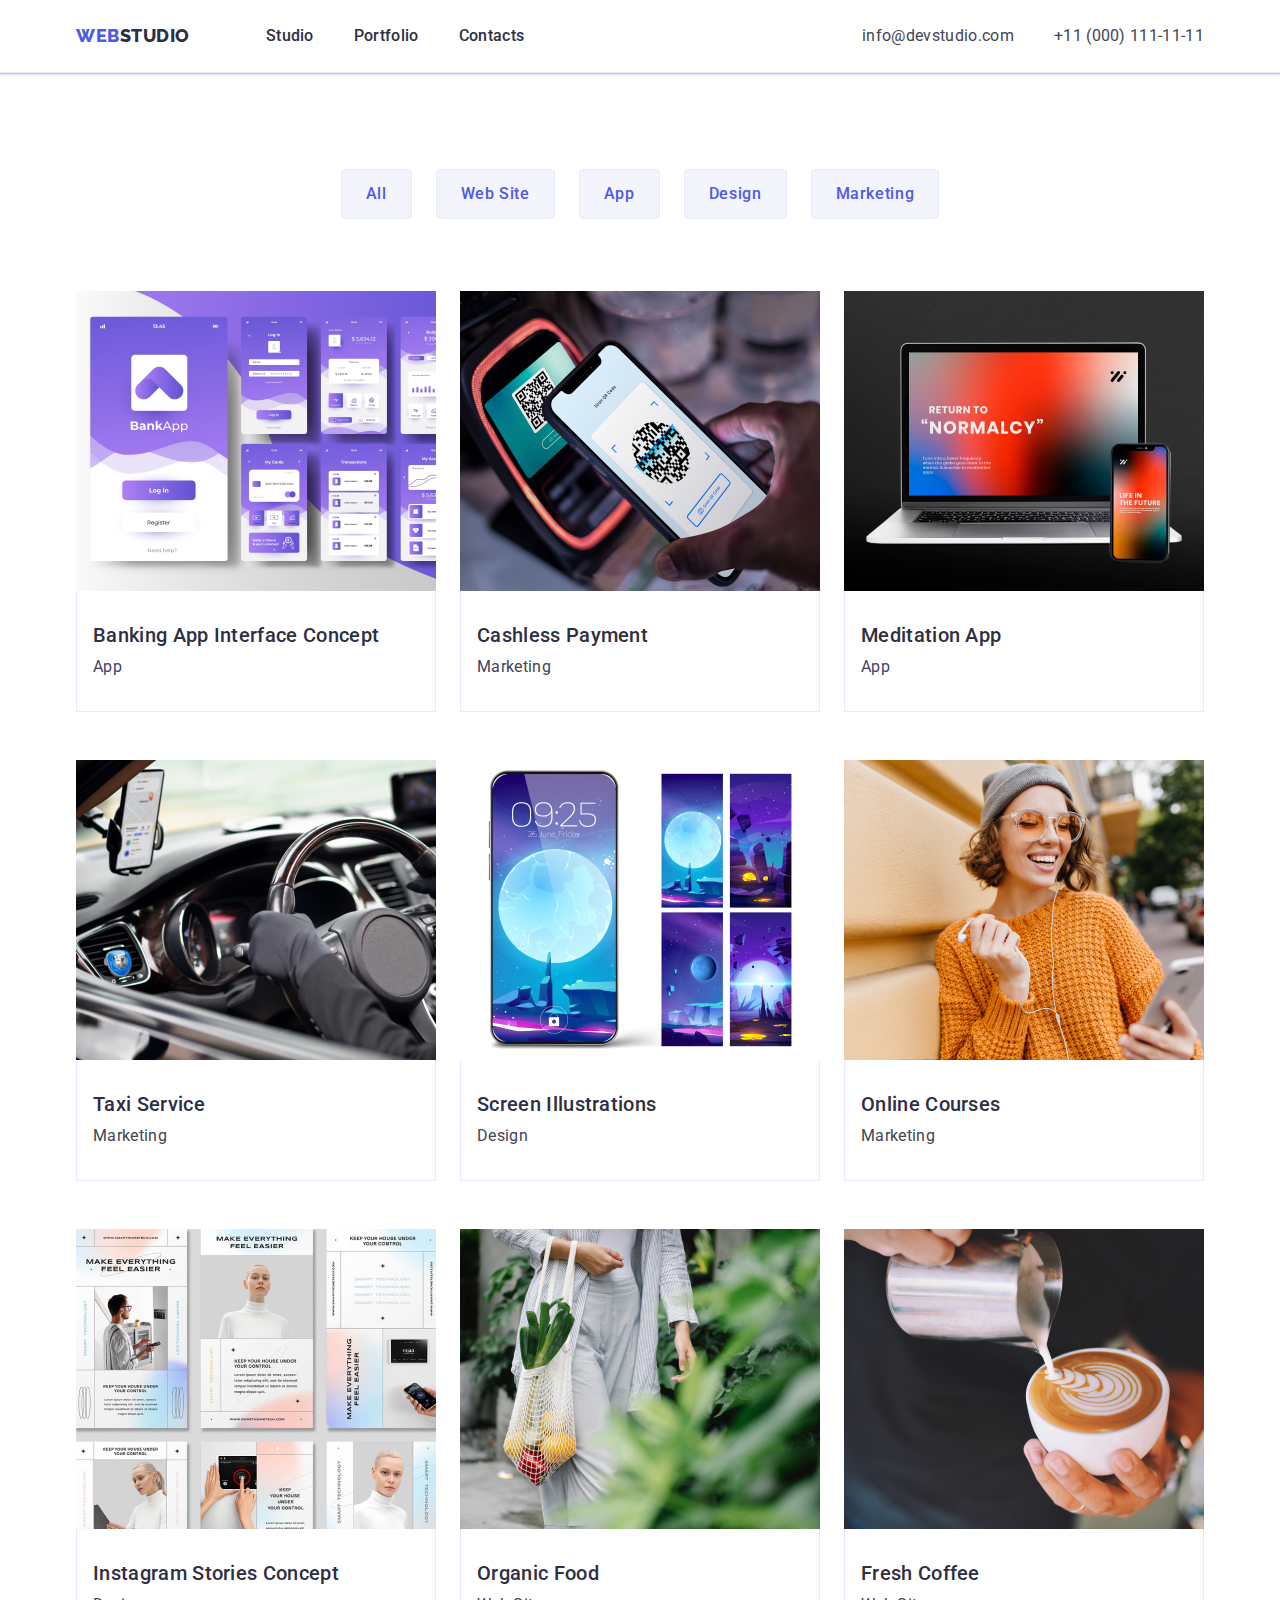
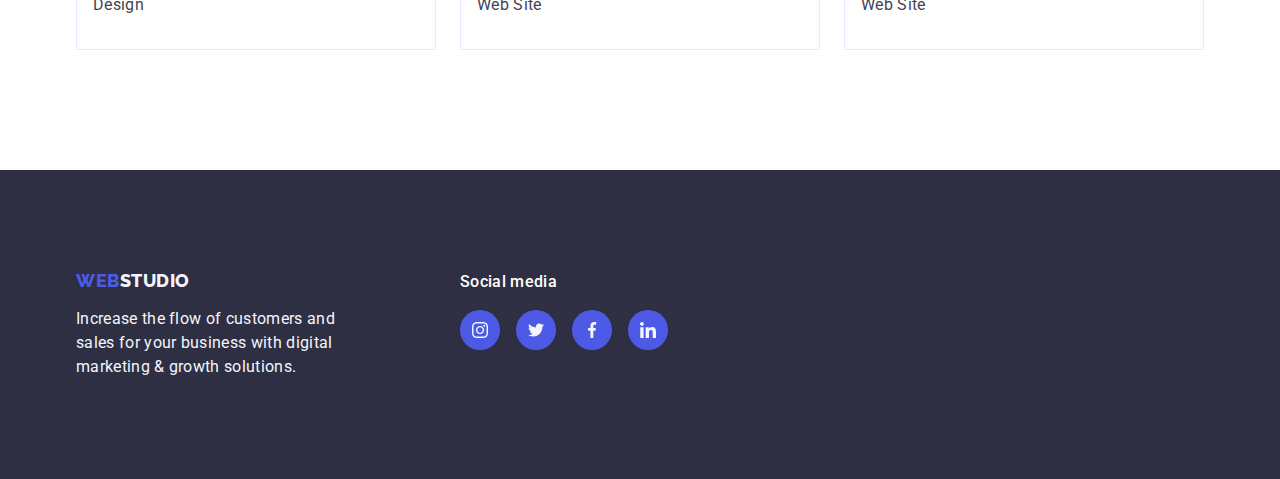
==== commit 620db2d6: "services" ====
--- a/portfolio.html
+++ b/portfolio.html
@@ -93,9 +93,10 @@
           <!--Company Services-->
 
           <ul class="services-list">
-            <li class="services-link">
-              <a href="" class="image-filter"
-                ><img
+            <li class="services-item">
+              <a href="" class="services-link"
+                ><img
+                  class="image-filter"
                   src="./images/banking-app-interface.jpg"
                   alt="banking app interface"
                   width="360"
@@ -108,9 +109,10 @@
                 </div>
               </a>
             </li>
-            <li class="services-link">
-              <a href="" class="image-filter link"
-                ><img
+            <li class="services-item">
+              <a href="" class="services-link"
+                ><img
+                  class="image-filter"
                   src="./images/cashless-payment-with-smartphon.jpg"
                   alt="cashless payment with smartphon"
                   width="360"
@@ -121,9 +123,10 @@
                 </div>
               </a>
             </li>
-            <li class="services-link">
-              <a href="" class="image-filter"
-                ><img
+            <li class="services-item">
+              <a href="" class="services-link"
+                ><img
+                  class="image-filter"
                   src="./images/laptop-and-smartphone.jpg"
                   alt="laptop and smartphone"
                   width="360"
@@ -134,9 +137,10 @@
                 </div>
               </a>
             </li>
-            <li class="services-link">
-              <a href="" class="image-filter"
-                ><img
+            <li class="services-item">
+              <a href="" class="services-link"
+                ><img
+                  class="image-filter"
                   src="./images/close-view-chauffeur-hands-driving.jpg"
                   alt="close view chauffeur hands driving"
                   width="360"
@@ -147,9 +151,10 @@
                 </div>
               </a>
             </li>
-            <li class="services-link">
-              <a href="" class="image-filter"
-                ><img
+            <li class="services-item">
+              <a href="" class="services-link"
+                ><img
+                  class="image-filter"
                   src="./images/screen-illustrations.jpg"
                   alt="screen illustrations"
                   width="360"
@@ -160,9 +165,10 @@
                 </div>
               </a>
             </li>
-            <li class="services-link">
-              <a href="" class="image-filter"
-                ><img
+            <li class="services-item">
+              <a href="" class="services-link"
+                ><img
+                  class="image-filter"
                   src="./images/smiling-girl-looking-at-smartphone-screen.jpg"
                   alt="smiling girl looking at smartphone screen"
                   width="360"
@@ -173,9 +179,10 @@
                 </div>
               </a>
             </li>
-            <li class="services-link">
-              <a href="" class="image-filter"
-                ><img
+            <li class="services-item">
+              <a href="" class="services-link"
+                ><img
+                  class="image-filter"
                   src="./images/instagram-stories-concept.jpg"
                   alt="instagram stories concept"
                   width="360"
@@ -186,9 +193,10 @@
                 </div>
               </a>
             </li>
-            <li class="services-link">
-              <a href="" class="image-filter"
-                ><img
+            <li class="services-item">
+              <a href="" class="services-link"
+                ><img
+                  class="image-filter"
                   src="./images/organic-food-in-a-bag-in-hand.jpg"
                   alt="organic food in a bag in hand"
                   width="360"
@@ -199,9 +207,10 @@
                 </div>
               </a>
             </li>
-            <li class="services-link">
-              <a href="" class="image-filter"
-                ><img
+            <li class="services-item">
+              <a href="" class="services-link"
+                ><img
+                  class="image-filter"
                   src="./images/fresh-coffee-in-cup.jpg"
                   alt="fresh coffee in cup"
                   width="360"
--- a/css/styles.css
+++ b/css/styles.css
@@ -331,6 +331,12 @@
 .footer-wrapper {
   margin-right: 120px;
 }
+
+.footer .logo {
+  display: inline-block;
+  margin-bottom: 16px;
+}
+
 /* PAGE PORTFOLIO */
 
 /* FILTER */
@@ -400,13 +406,15 @@
 }
 
 .services-item {
-  width: calc((100% - 72px) / 4);
+  width: calc((100% - 48px) / 3);
 }
 
 .services-item:nth-child(4n) {
   margin-right: 0;
 }
-
+.services-link {
+  display: block;
+}
 .services-subtitle {
   font-weight: 500;
   font-size: 20px;
@@ -438,19 +446,14 @@
   margin-bottom: 72px;
 }
 
-/* FOOTER */
-
-.footer .logo {
-  display: inline-block;
-  margin-bottom: 16px;
-}
+/* ICONS */
+
+/* FEATURE ICONS */
+
 .feature-icon {
   width: 164px;
   height: 112px;
 }
-/* ICONS */
-
-/* FEATURE ICONS */
 
 .feature-icon-bgc {
   background-color: #f4f4fd;
@@ -474,33 +477,37 @@
 
 .team-social-list {
   display: flex;
-
-  align-items: center;
-}
-/* .team-social-icon {
-  
-} */
+  justify-content: center;
+  align-items: center;
+  gap: 24px;
+}
 
 .team-social-item {
   width: 40px;
   height: 40px;
-  background-color: #4d5ae5;
+  display: flex;
+  justify-content: center;
+  align-items: center;
+}
+.team-social-icon {
+  fill: #f4f4fd;
+}
+.team-social-item:nth-child(4n) {
+  margin-right: 0;
+}
+.team-social-link {
+  align-items: center;
+  display: flex;
+  justify-content: center;
+  width: 100%;
+  height: 100%;
+  background-color: var(--primary-brand);
   border-radius: 50%;
-  display: flex;
-  justify-content: center;
-  align-items: center;
-  margin-right: 24px;
-}
-
-.team-social-item:nth-child(4n) {
-  margin-right: 0;
-}
-.team-social-link {
-  align-items: center;
-  display: flex;
-  justify-content: center;
-}
-.team-social-item:hover {
+}
+.team-social-link:hover {
+  background-color: #31d0aa;
+}
+.team-social-link:focus {
   background-color: #31d0aa;
 }
 
@@ -508,67 +515,76 @@
 
 .customer-icon {
   fill: #8e8f99;
-
-  left: 32px;
-  top: 16px;
-  border-radius: 0px;
 }
 .customer-item {
   height: 88px;
   width: 168px;
+
+  width: calc((100% - 120px) / 6);
+  display: flex;
+  justify-content: center;
+  align-items: center;
+}
+.customer-item:nth-child(6n) {
+  margin-right: 0;
+}
+.customer-list {
+  display: flex;
+  justify-content: center;
+  align-items: center;
+  gap: 24px;
+}
+.customer-link {
+  width: 100%;
+  height: 100%;
+  color: #8e8f99;
   border: 1px solid #8e8f99;
   border-radius: 4px;
   display: flex;
   justify-content: center;
   align-items: center;
-  width: calc((100% - 120px) / 6);
-}
-.customer-item:nth-child(6n) {
-  margin-right: 0;
-}
-.customer-list {
-  display: flex;
-  gap: 24px;
-}
-.customers-link {
+}
+.customer-link:hover .customer-icon {
+  fill: var(--pressed-state);
+}
+.customer-link:focus .customer-icon {
+  fill: var(--pressed-state);
+}
+.customer-link:hover {
+  border: 1px solid var(--pressed-state);
+}
+.customer-link:focus {
+  border: 1px solid var(--pressed-state);
+}
+
+/* COMPANY SOCIAL */
+
+.company-social-list {
+  display: flex;
+  gap: 16px;
+}
+.company-social-icon {
+  display: flex;
+  justify-content: center;
+  align-items: center;
+
+  fill: #f4f4fd;
+}
+
+.company-social-link {
   width: 100%;
   height: 100%;
-}
-.customer-link:hover .customer-icon {
-  fill: var(--pressed-state);
-}
-.customer-link:focus .customer-icon {
-  fill: var(--pressed-state);
-}
-.customer-item:hover {
-  border-color: var(--pressed-state);
-}
-.customer-item:focus {
-  border-color: var(--pressed-state);
-}
-
-/* COMPANY SOCIAL */
-
-.company-social-list {
-  display: flex;
-}
-.company-social-icon {
-  display: flex;
-  justify-content: center;
-  align-items: center;
-  fill: #4d5ae5;
-}
-
-.company-social-link {
+  border-radius: 50%;
+  flex-wrap: wrap;
+  justify-content: center;
+  background-color: #4d5ae5;
+
+  align-items: center;
+  display: flex;
+}
+.company-social-item {
   width: 40px;
   height: 40px;
-  border-radius: 50%;
-  flex-wrap: wrap;
-  justify-content: center;
-  background-color: #4d5ae5;
-  margin-right: 16px;
-  align-items: center;
-  display: flex;
 }
 
 .company-social-link:nth-child(4n) {
@@ -578,3 +594,6 @@
 .company-social-link:hover {
   background-color: #31d0aa;
 }
+.company-social-link:focus {
+  background-color: #31d0aa;
+}
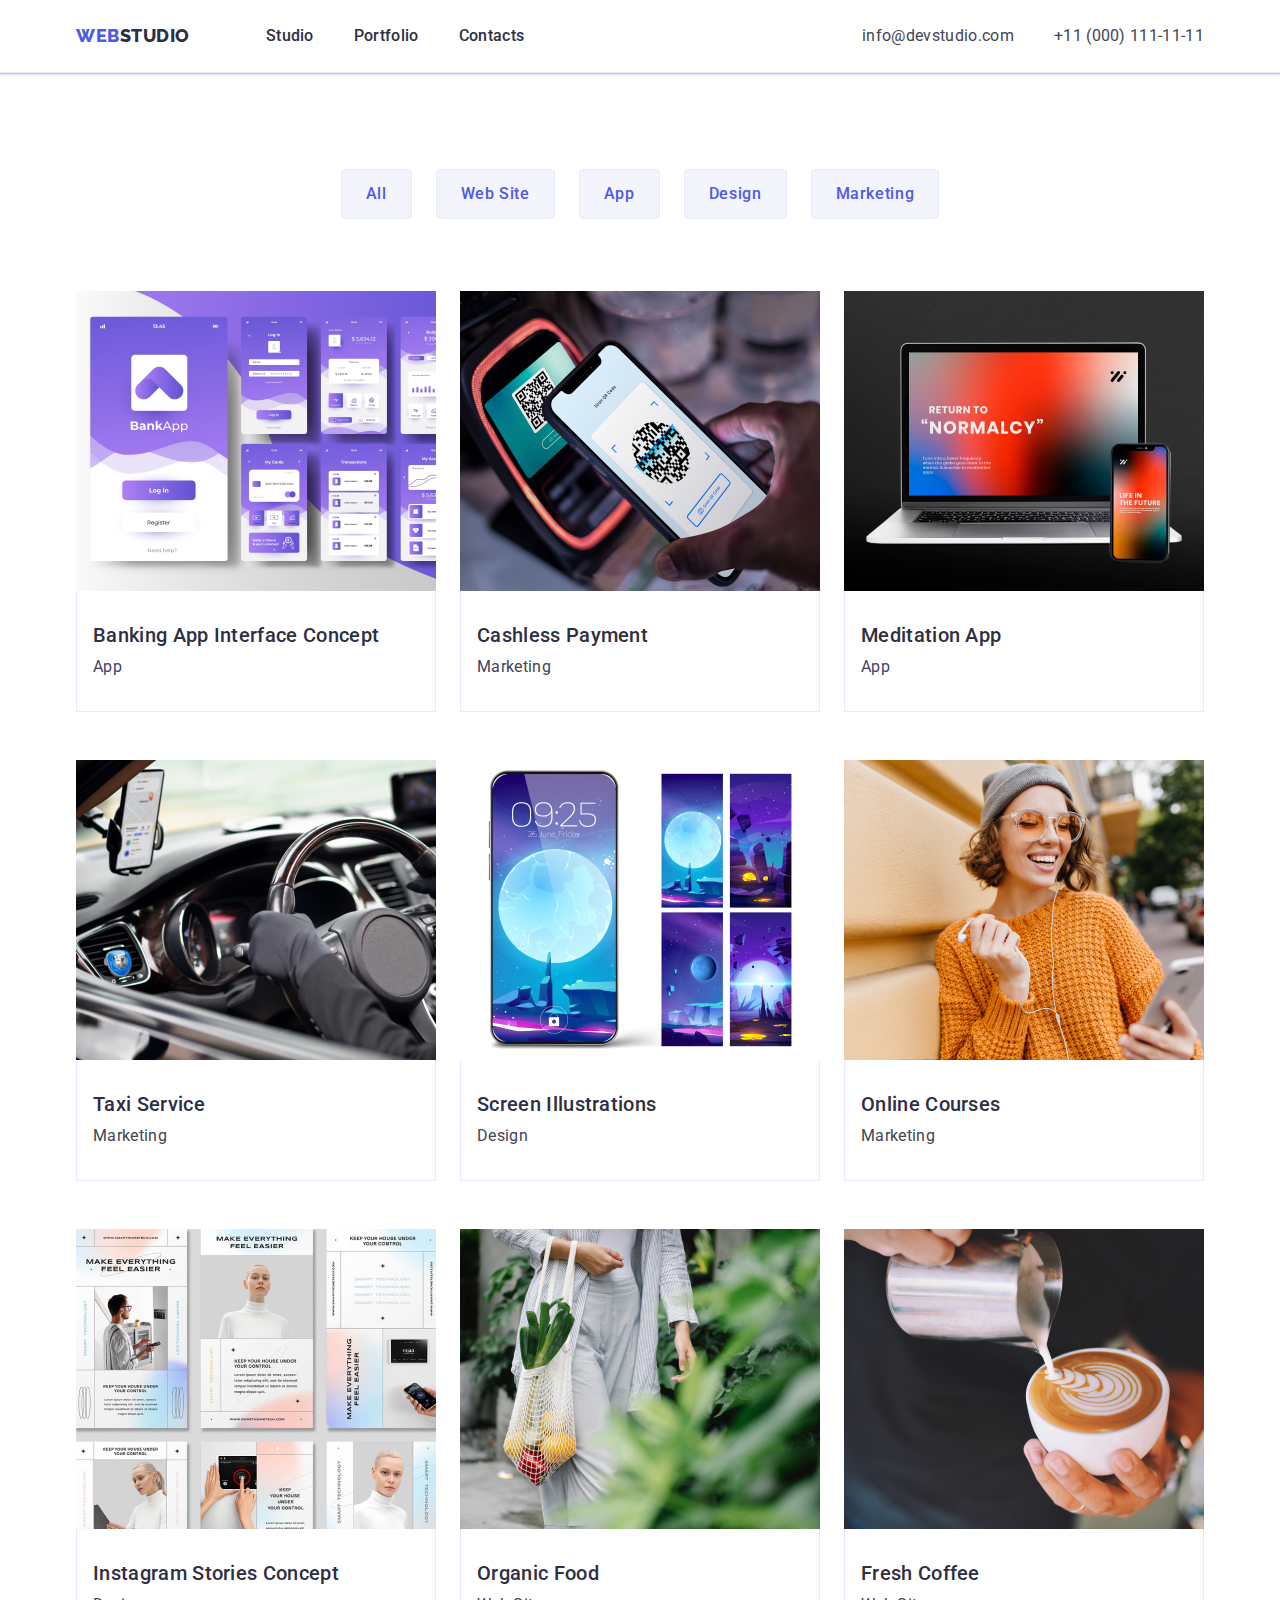
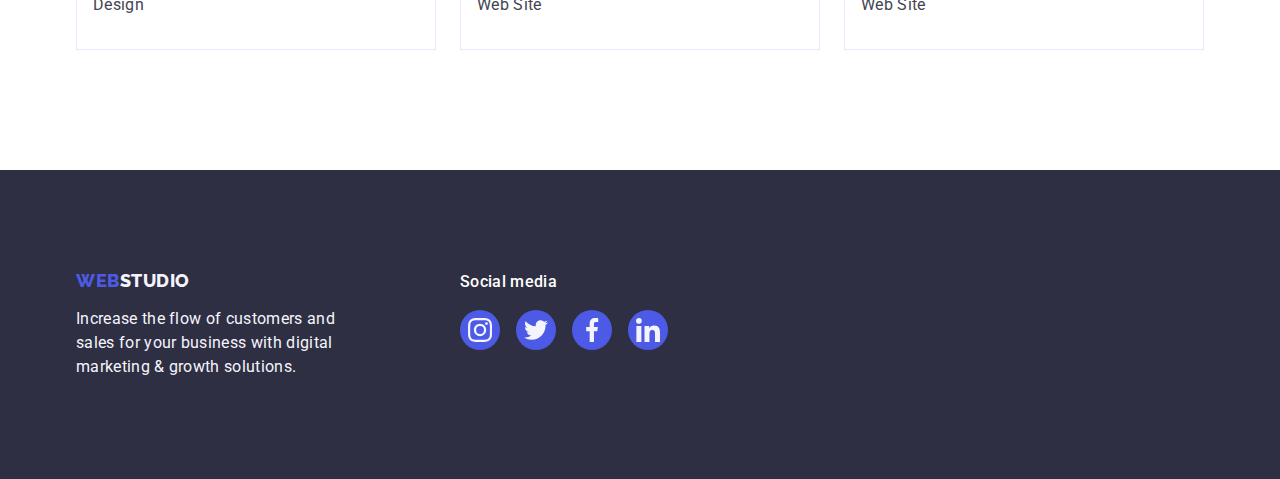
==== commit 53fb7f34: "services shadow" ====
--- a/portfolio.html
+++ b/portfolio.html
@@ -245,28 +245,28 @@
           <ul class="company-social-list">
             <li class="company-social-item">
               <a class="company-social-link" href=""
-                ><svg class="company-social-icon" width="16" height="16">
+                ><svg class="company-social-icon" width="24" height="24">
                   <use href="./images/icons.svg#icon--2"></use>
                 </svg>
               </a>
             </li>
             <li class="company-social-item">
               <a class="company-social-link" href=""
-                ><svg class="company-social-icon" width="16" height="16">
+                ><svg class="company-social-icon" width="24" height="24">
                   <use href="./images/icons.svg#icon-twitter-1"></use>
                 </svg>
               </a>
             </li>
             <li class="company-social-item">
               <a class="company-social-link" href=""
-                ><svg class="company-social-icon" width="16" height="16">
+                ><svg class="company-social-icon" width="24" height="24">
                   <use href="./images/icons.svg#icon-facebook-1"></use>
                 </svg>
               </a>
             </li>
             <li class="company-social-item">
               <a class="company-social-link" href=""
-                ><svg class="company-social-icon" width="16" height="16">
+                ><svg class="company-social-icon" width="24" height="24">
                   <use href="./images/icons.svg#icon-linkedin-1"></use>
                 </svg>
               </a>
--- a/css/styles.css
+++ b/css/styles.css
@@ -429,6 +429,10 @@
   box-shadow: 0px 1px 6px rgba(46, 47, 66, 0.08),
     0px 1px 1px rgba(46, 47, 66, 0.16), 0px 2px 1px rgba(46, 47, 66, 0.08);
 }
+.services-link:focus {
+  box-shadow: 0px 1px 6px rgba(46, 47, 66, 0.08),
+    0px 1px 1px rgba(46, 47, 66, 0.16), 0px 2px 1px rgba(46, 47, 66, 0.08);
+}
 /* CUSTOMERS */
 
 .customers {
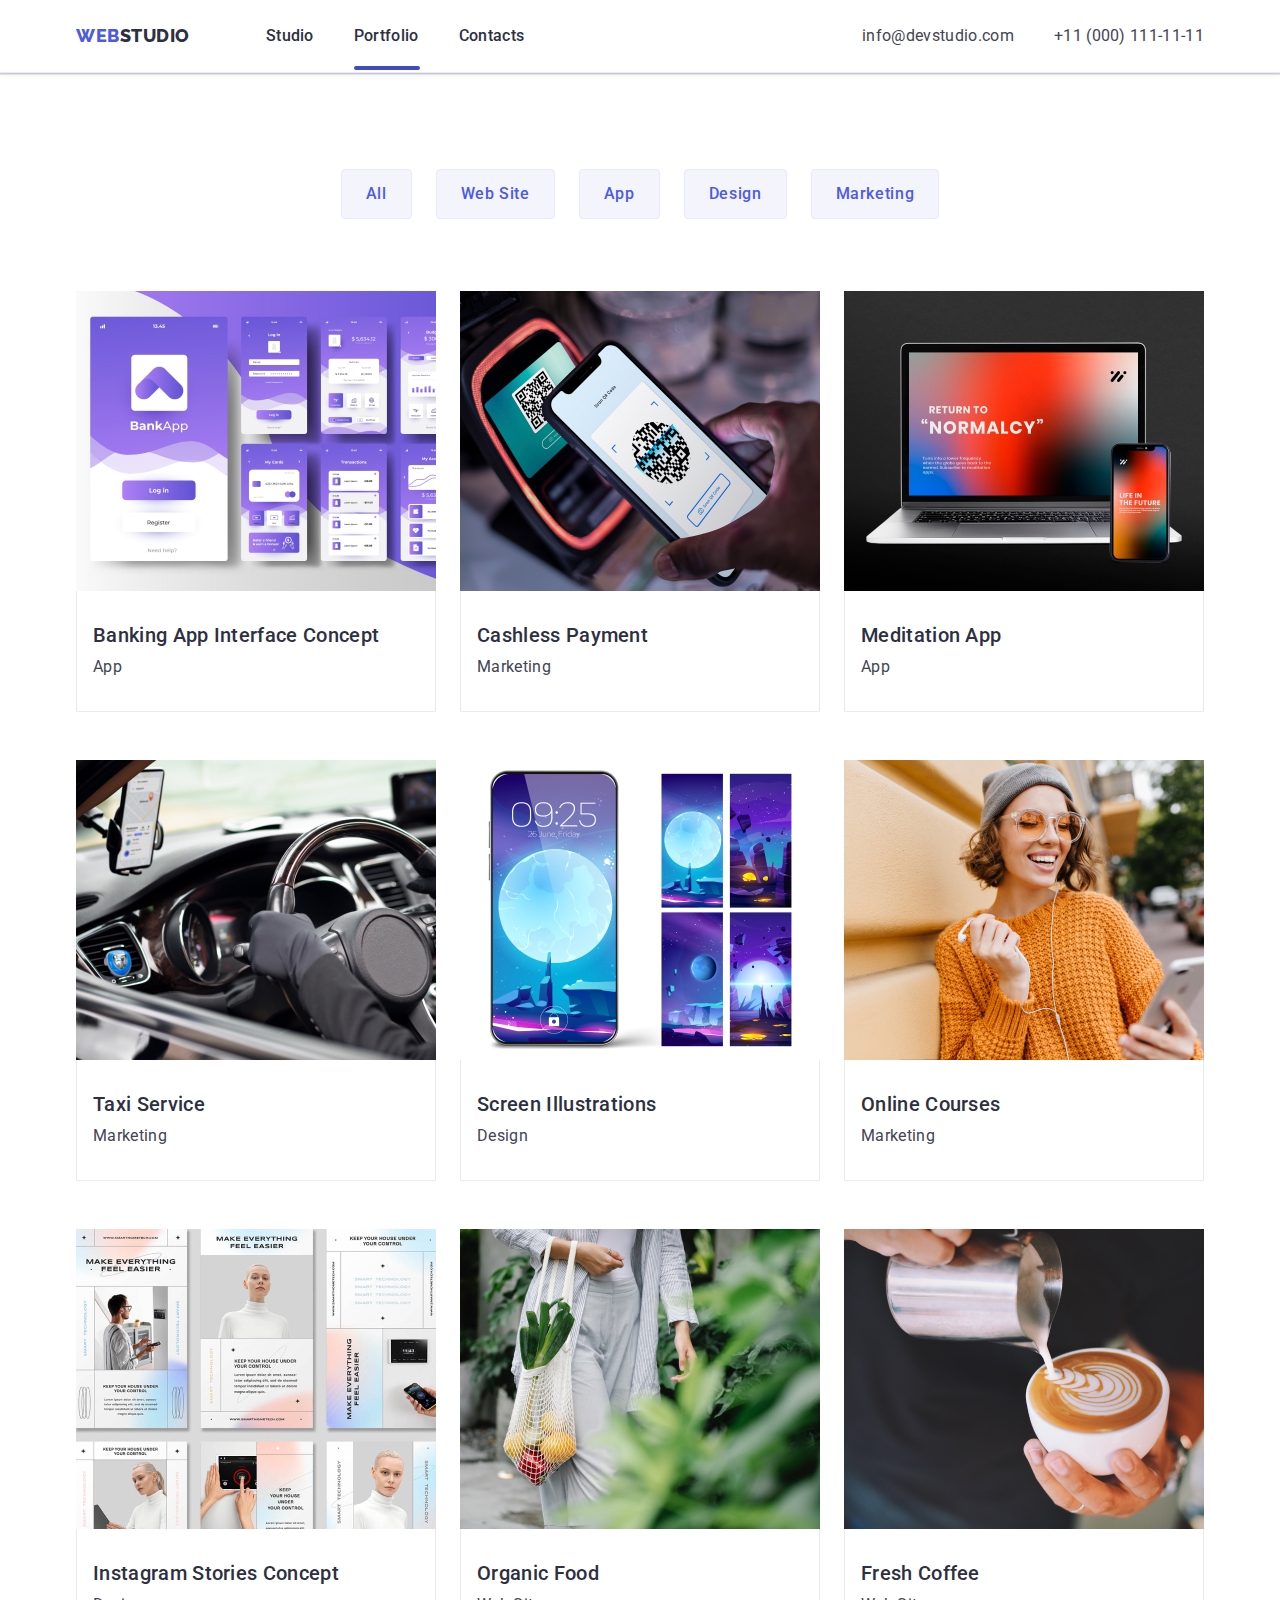
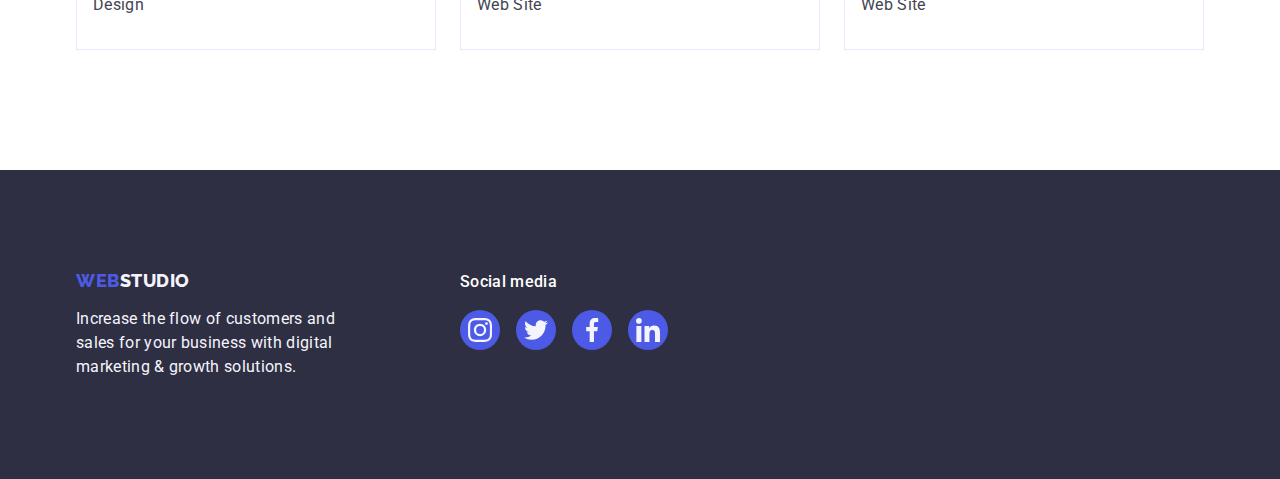
==== commit 0022652f: "modal-js-order-button" ====
--- a/portfolio.html
+++ b/portfolio.html
@@ -38,7 +38,9 @@
               <a class="nav-link" href="./index.html">Studio</a>
             </li>
             <li class="nav-item">
-              <a class="nav-link" href="./portfolio.html">Portfolio</a>
+              <a class="nav-link is-active-portfolio" href="./portfolio.html"
+                >Portfolio</a
+              >
             </li>
             <li class="nav-item"><a class="nav-link" href="">Contacts</a></li>
           </ul>
--- a/css/styles.css
+++ b/css/styles.css
@@ -56,6 +56,34 @@
 .nav-logo {
   color: var(--dark);
 }
+.is-active-studio {
+  position: relative;
+}
+.is-active-studio::after {
+  content: "";
+  position: absolute;
+  width: 48px;
+  height: 4px;
+  left: 0px;
+  top: 44px;
+  background: #404bbf;
+  border-radius: 2px;
+  margin-top: 20px;
+}
+.is-active-portfolio {
+  position: relative;
+}
+.is-active-portfolio::after {
+  content: "";
+  position: absolute;
+  width: 66px;
+  height: 4px;
+  left: 0px;
+  top: 44px;
+  background: #404bbf;
+  border-radius: 2px;
+  margin-top: 20px;
+}
 
 /* NAVIGATION */
 
@@ -84,6 +112,7 @@
 .nav-item {
   margin-right: 40px;
 }
+
 .nav-item:last-child {
   margin-right: 0;
 }
@@ -140,7 +169,7 @@
     ),
     url(../images/img-name.jpg);
   background-repeat: no-repeat;
-  max-width: 1440px;
+
   background-size: cover;
   background-position: center;
 }
@@ -181,6 +210,50 @@
   background-color: var(--pressed-state);
 }
 
+/* ORDER FORM */
+
+.backdrop {
+  position: fixed;
+  left: 0;
+  top: 0px;
+  z-index: 200;
+  width: 100%;
+  height: 100%;
+  background: rgba(46, 47, 66, 0.4);
+  opacity: 1;
+  visibility: visible;
+  transition: opacity var(--anim-slow), vasibility var(--anim-slow);
+}
+.backdrop.is-hidden {
+  opacity: 0;
+  pointer-events: none;
+  visibility: hidden;
+}
+.modal {
+  position: absolute;
+  width: 408px;
+  min-height: 584px;
+  left: calc(1440px / 2);
+  top: 80px;
+  background: #fcfcfc;
+  box-shadow: 0px 1px 1px rgba(0, 0, 0, 0.14), 0px 1px 3px rgba(0, 0, 0, 0.12),
+    0px 2px 1px rgba(0, 0, 0, 0.2);
+  border-radius: 4px;
+  overflow: hidden;
+}
+.modal-btn {
+  position: absolute;
+  top: 0;
+  right: 0;
+  width: 24px;
+  height: 24px;
+  display: flex;
+  justify-content: center;
+  align-items: center;
+  margin: 24px;
+  border-radius: 50%;
+}
+
 /* COMPANY FEATURE */
 .feature {
   padding: 120px 0;
@@ -248,7 +321,6 @@
 
 .card-team {
   padding: 32px 16px;
-  margin-bottom: 8px;
 }
 
 .company-team {
@@ -278,7 +350,6 @@
   box-shadow: 0px 1px 6px rgba(46, 47, 66, 0.08),
     0px 1px 1px rgba(46, 47, 66, 0.16), 0px 2px 1px rgba(46, 47, 66, 0.08);
   border-radius: 0px 0px 4px 4px;
-  padding-bottom: 32px;
 }
 
 .team-item:nth-child(4n) {
@@ -509,17 +580,14 @@
   border-radius: 50%;
 }
 .team-social-link:hover {
-  background-color: #31d0aa;
+  background-color: #404bbf;
 }
 .team-social-link:focus {
-  background-color: #31d0aa;
+  background-color: #404bbf;
 }
 
 /* CUSTOMER ICONS */
 
-.customer-icon {
-  fill: #8e8f99;
-}
 .customer-item {
   height: 88px;
   width: 168px;
@@ -548,19 +616,18 @@
   justify-content: center;
   align-items: center;
 }
-.customer-link:hover .customer-icon {
-  fill: var(--pressed-state);
-}
-.customer-link:focus .customer-icon {
-  fill: var(--pressed-state);
-}
+
 .customer-link:hover {
   border: 1px solid var(--pressed-state);
+  color: #404bbf;
 }
 .customer-link:focus {
   border: 1px solid var(--pressed-state);
-}
-
+  color: #404bbf;
+}
+.customer-icon {
+  fill: currentColor;
+}
 /* COMPANY SOCIAL */
 
 .company-social-list {
